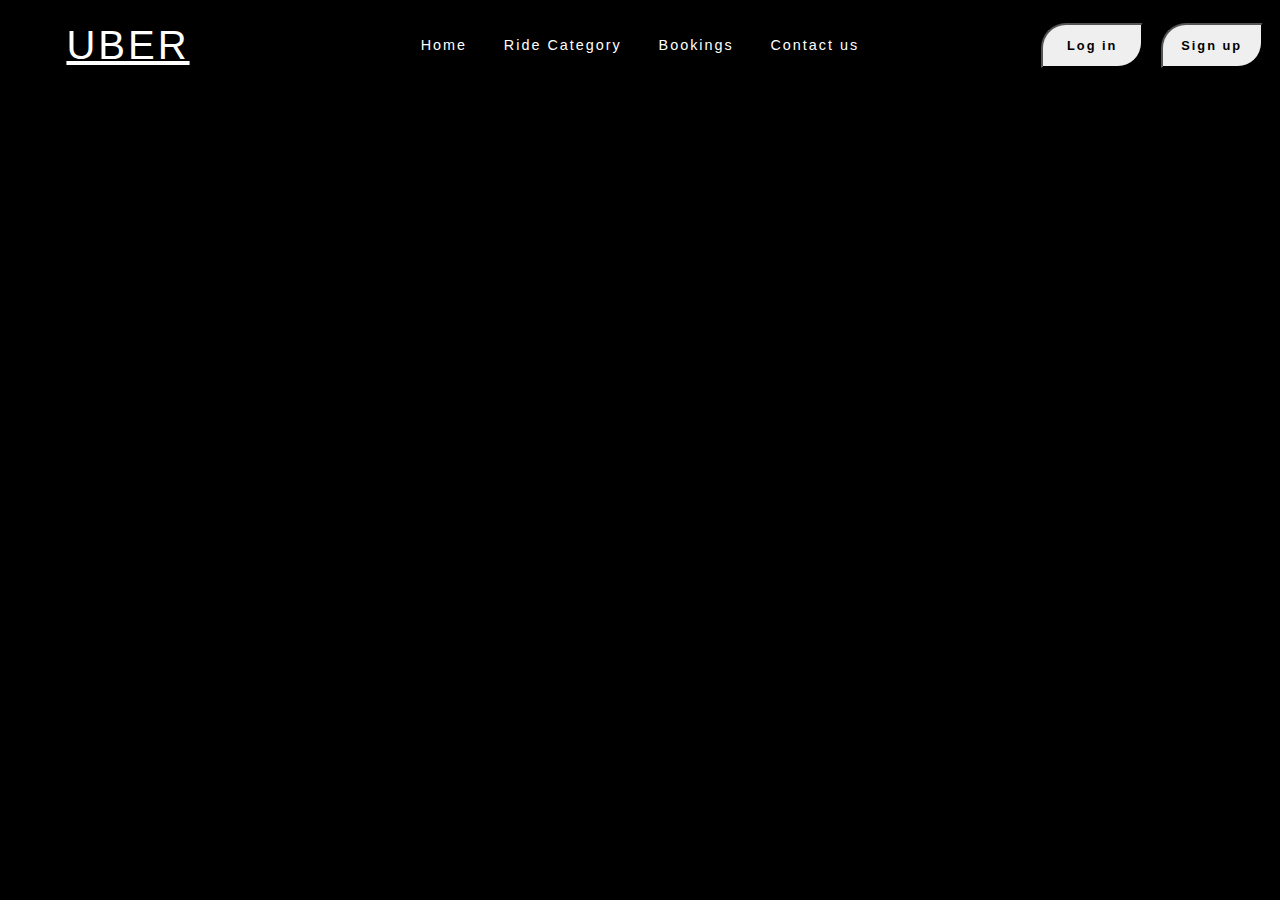
==== practice03/index.html @ b6ff6aa2 "last update" ====
<!DOCTYPE html>
<html lang="en">
<head>
    <meta charset="UTF-8">
    <meta name="viewport" content="width=device-width, initial-scale=1.0">
    <title>Uber</title>
    <link rel="stylesheet" href="style.css">
</head>
<body>
    <header>
        <a href="index.html">UBER</a>
        <nav>
            <ul>
                <li>Home</li>
                <li>Ride Category</li>
                <li>Bookings</li>
                <li>Contact us</li>
            </ul>
        </nav>
        <div class="log">
            <button>Log in</button>
            <button>Sign up</button>
        </div>
    </header>
</body>
</html>
---- practice03/style.css ----
* {
    margin: 0;
    padding: 0;
    box-sizing: border-box;
}

body {
    background-color: black;
    color: white;
}

header {
    width: 100vw;
    height: 10vh;
    display: flex;
    align-items: center;
}

header a {
    color: white;
    font-family: sans-serif;
    margin: 0 auto;
    font-size: 2.5rem;
    letter-spacing: 3px;
}

header nav {
    width: 60vw;
    height: 10vh;
    display: flex;
    justify-content: center;
    align-items: center;
}

nav ul {
    width: 40vw;
    height: 10vh;
    display: flex;
    justify-content: space-evenly;
    align-items: center;
}

nav ul li {
    list-style: none;
    font-family: arial;
    font-size: .9rem;
    letter-spacing: 2px;
}

header .log {
    width: 20vw;
    height: 10vh;
    display: flex;
    align-items: center;
    justify-content: space-evenly;
}

.log button {
    width: 8vw;
    height: 5vh;
    border-top-left-radius: 25px;
    border-bottom-right-radius: 25px;
    font-size: .8rem;
    font-weight: 600;
    letter-spacing: 2px;
}

/* this is the body */
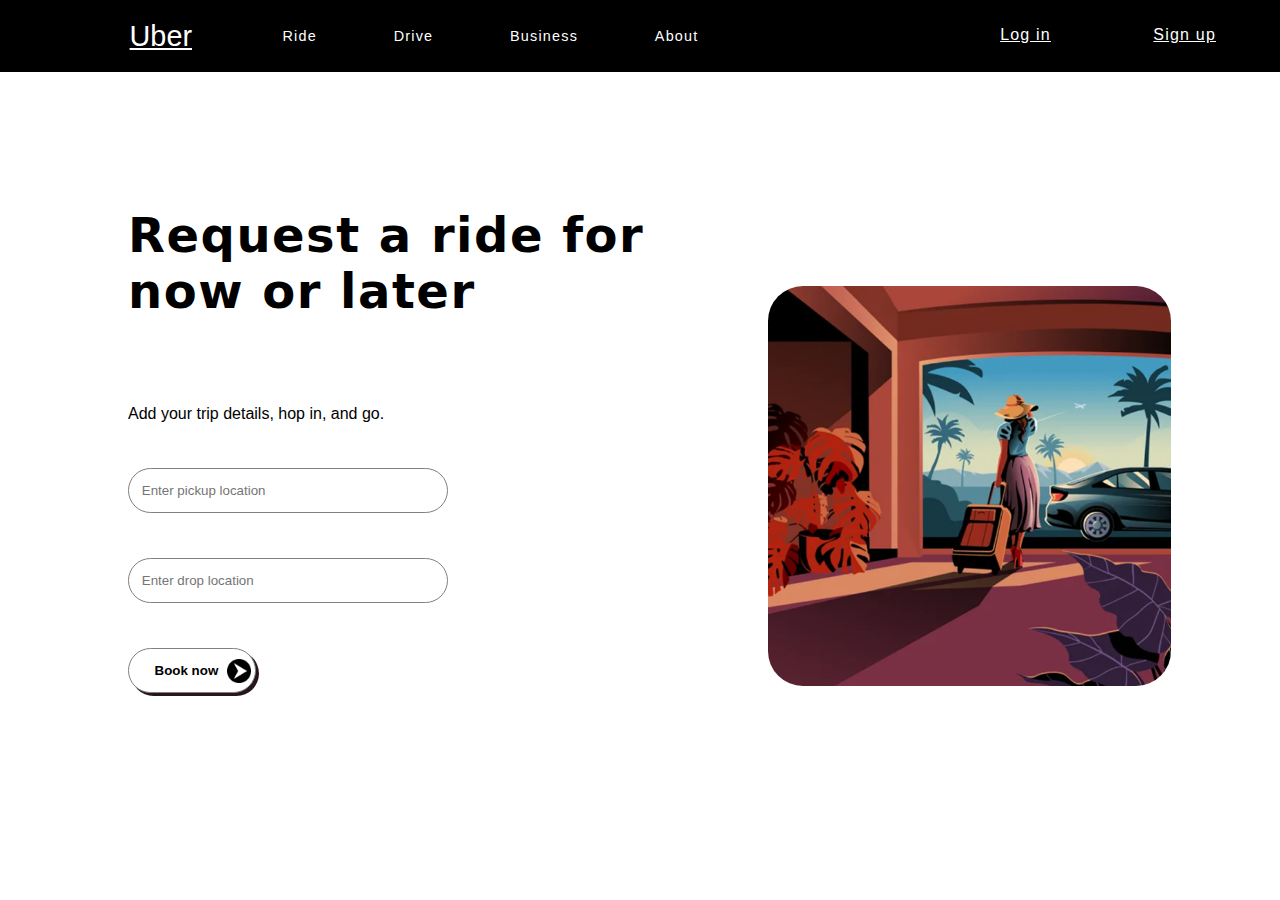
==== commit ef4c08b4: "day 04" ====
--- a/practice03/index.html
+++ b/practice03/index.html
@@ -3,24 +3,46 @@
 <head>
     <meta charset="UTF-8">
     <meta name="viewport" content="width=device-width, initial-scale=1.0">
-    <title>Uber</title>
+    <title>UBER</title>
     <link rel="stylesheet" href="style.css">
+    <link rel="icon" type="image/x-icon" href="/practice03/dog.png">
 </head>
 <body>
     <header>
-        <a href="index.html">UBER</a>
+        <div class="logo">
+            <a href="#">Uber</a>
+        </div>
         <nav>
             <ul>
-                <li>Home</li>
-                <li>Ride Category</li>
-                <li>Bookings</li>
-                <li>Contact us</li>
+                <li><a href="#">Ride</a></li>
+                <li><a href="#">Drive</a></li>
+                <li><a href="#">Business</a></li>
+                <li><a href="#">About</a></li>
             </ul>
         </nav>
-        <div class="log">
-            <button>Log in</button>
-            <button>Sign up</button>
+        <div class="logs">
+            <a href="#">Log in</a>
+            <a href="#">Sign up</a>
         </div>
     </header>
+    <section class="ride">
+        <div class="left">
+            <section class="top">
+                <h1>Request a ride for <br> now or later</h1>
+            </section>
+            <section class="bottom">
+                <h3>Add your trip details, hop in, and go.</h3>
+                <div class="trip">
+                    <!-- this is the trip adding feature added in the main screen -->
+                     <input type="text" placeholder="Enter pickup location"> 
+                     <input type="text" placeholder="Enter drop location">
+                </div>
+                <button type="submit">Book now<img src="/practice03/right-arrow-in-a-circle.png" alt=""></button>
+            </section>
+        </div>
+        <div class="right">
+            <img src="/practice03/Picture1.png" alt="">
+        </div>
+    </section>
 </body>
 </html>--- a/practice03/style.css
+++ b/practice03/style.css
@@ -1,68 +1,189 @@
 * {
+    padding: 0;
     margin: 0;
-    padding: 0;
     box-sizing: border-box;
 }
 
 body {
-    background-color: black;
+    width: 100vw;
+    height: 100vh;
+}
+
+
+header {
+    width: 100vw;
+    height: 8vh;
+    display: flex;
+    align-items: center;
+    justify-content: space-between;
+    background-color: black;  
+}
+
+.logo {
+    width: 15vw;
+    height: 10vh;
+    display: flex;
+    justify-content: flex-end;
+    align-items: center;
+}
+
+.logo a {
+    font-family: arial;
+    font-size: 1.8rem;
     color: white;
 }
 
-header {
-    width: 100vw;
-    height: 10vh;
+/* this is the navbar*/
+
+nav {
+    width: 50vw;
+    height: 8vh;
     display: flex;
     align-items: center;
 }
 
-header a {
-    color: white;
-    font-family: sans-serif;
-    margin: 0 auto;
-    font-size: 2.5rem;
-    letter-spacing: 3px;
-}
-
-header nav {
-    width: 60vw;
-    height: 10vh;
+nav ul {
     display: flex;
-    justify-content: center;
-    align-items: center;
-}
-
-nav ul {
-    width: 40vw;
-    height: 10vh;
-    display: flex;
-    justify-content: space-evenly;
-    align-items: center;
 }
 
 nav ul li {
     list-style: none;
-    font-family: arial;
-    font-size: .9rem;
-    letter-spacing: 2px;
 }
 
-header .log {
-    width: 20vw;
-    height: 10vh;
+nav a {
+    color: rgb(255, 255, 255);
+    padding: 2vh 3vw;
+    text-decoration: none;
+    font-family: 'Lucida Sans', 'Lucida Sans Regular', 'Lucida Grande', 'Lucida Sans Unicode', Geneva, Verdana, sans-serif;
+    letter-spacing: 1.2px;
+    transition: .5s ease-in-out;
+    font-size: .9rem;
+    font-family: arial;
+    transition-delay: .2ms;
+}
+
+nav a:hover {
+    border-radius: 35px;
+    color: rgb(255, 255, 255);
+    background-color: rgba(128, 128, 128, 0.468);
+}
+
+/* this is the log in section */
+
+.logs {
     display: flex;
     align-items: center;
     justify-content: space-evenly;
+    margin: 1vh 1vw;
 }
 
-.log button {
-    width: 8vw;
-    height: 5vh;
-    border-top-left-radius: 25px;
-    border-bottom-right-radius: 25px;
-    font-size: .8rem;
-    font-weight: 600;
-    letter-spacing: 2px;
+.logs a {
+    padding: 2.1vh 4vw;
+    color: rgb(255, 255, 255);
+    letter-spacing: 1.2px;
+    font-family: 'Lucida Sans', 'Lucida Sans Regular', 'Lucida Grande', 'Lucida Sans Unicode', Geneva, Verdana, sans-serif;
+    border-bottom: 3px solid rgba(255, 255, 255, 0);
+    transition: .5s ease-in-out;
+    font: arial .8rem;
 }
 
-/* this is the body */+.logs a:hover{
+    background-color: black;
+    color: white;
+    border-bottom: 3px solid white;
+}
+
+/* this is the main body */
+
+.ride {
+    width: 100vw;
+    height: 92vh;
+    display: flex;
+}
+
+.ride .left {
+    width: 60vw;
+    height: 62vh;
+    padding-left: 10vw;
+    margin: auto 0;
+    /* background-color: yellowgreen; */
+}
+
+/* this is the top section of the left section of the intro */
+
+.left .top {
+    width: 60vw;
+    height: 22vh;
+}
+
+.top h1 {
+    font-size: 3rem;
+    /* font-weight: 600; */
+    letter-spacing: 1.5px;
+    font-family: system-ui, -apple-system, BlinkMacSystemFont, 'Segoe UI', Roboto, Oxygen, Ubuntu, Cantarell, 'Open Sans', 'Helvetica Neue', sans-serif;
+}
+
+/* this is the bottom section of the left section  intro  */
+
+.left .bottom {
+    width: 60vw;
+    height: 42vh;
+}
+
+.bottom h3 {
+    font: 1rem arial;
+}
+
+.bottom .trip {
+    width: 30vw;
+    height: 20vh;
+    /* background-color: aqua; */
+    display: flex;
+    flex-direction: column;
+}
+
+.trip input {
+    width: 25vw;
+    height: 5vh;
+    margin-top: 5vh;
+    border-radius: 35px;
+    border: 1px solid grey;
+    padding-left: 1vw;
+}
+
+/* this is the button of the trip feature */
+
+.bottom button {
+    width: 10vw;
+    height: 5vh;
+    margin-top: 5vh;
+    display: flex;
+    justify-content: space-between;
+    align-items: center;
+    padding-right: .3vw;
+    padding-left: 2vw;
+    font: arial;
+    font-weight: 600;
+    border-radius: 35px;
+    background-color: white;
+    border: 1px solid gray;
+    box-shadow: 3px 3px rgb(38, 24, 24);
+}
+
+.bottom button img {
+    height: 1.5rem;
+}
+
+/* this is the right section of the of the intro */
+
+.ride .right {
+    width: 40vw;
+    height: 92vh;
+    display: flex;
+    align-items: center;
+}
+
+.right img {
+    height: 25rem;
+    border-radius: 35px;
+}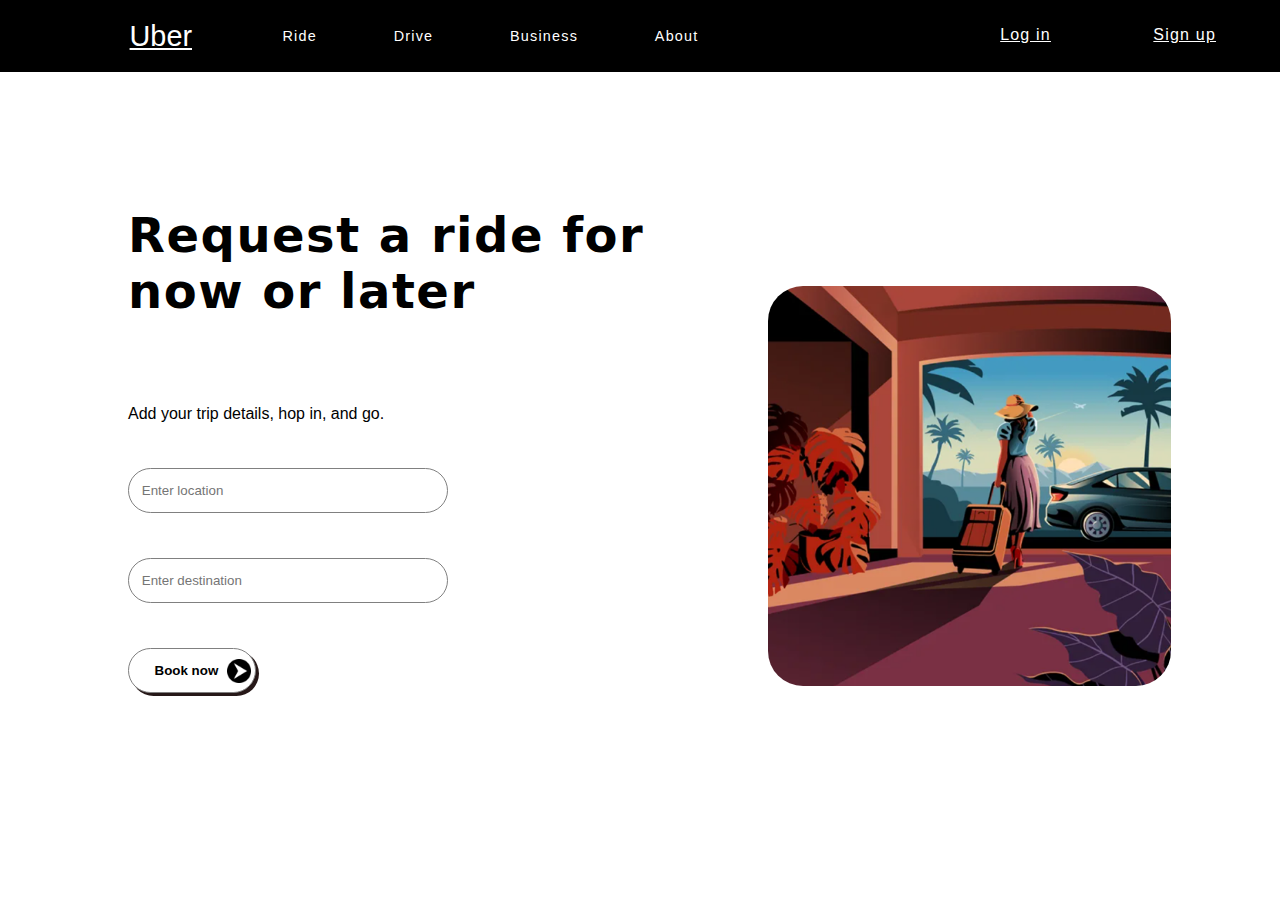
==== commit 6bfc37fe: "day 05" ====
--- a/practice03/index.html
+++ b/practice03/index.html
@@ -17,12 +17,12 @@
                 <li><a href="#">Ride</a></li>
                 <li><a href="#">Drive</a></li>
                 <li><a href="#">Business</a></li>
-                <li><a href="#">About</a></li>
+                <li><a href="about.html">About</a></li>
             </ul>
         </nav>
         <div class="logs">
-            <a href="#">Log in</a>
-            <a href="#">Sign up</a>
+            <a href="login.html">Log in</a>
+            <a href="signup.html">Sign up</a>
         </div>
     </header>
     <section class="ride">
@@ -34,8 +34,8 @@
                 <h3>Add your trip details, hop in, and go.</h3>
                 <div class="trip">
                     <!-- this is the trip adding feature added in the main screen -->
-                     <input type="text" placeholder="Enter pickup location"> 
-                     <input type="text" placeholder="Enter drop location">
+                     <input type="text" placeholder="Enter location"> 
+                     <input type="text" placeholder="Enter destination">
                 </div>
                 <button type="submit">Book now<img src="/practice03/right-arrow-in-a-circle.png" alt=""></button>
             </section>
